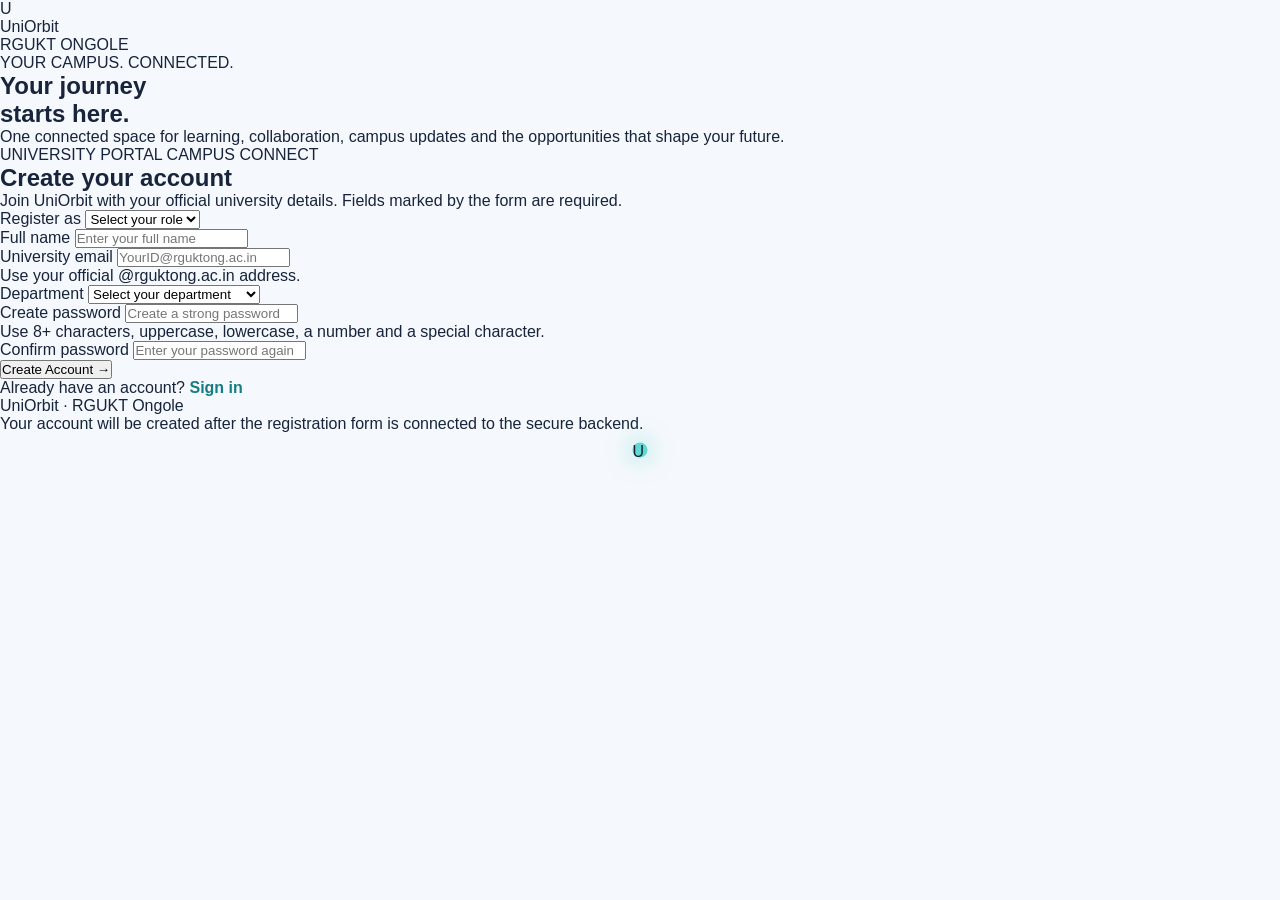
==== frontend/register.html @ b841fa5c "Initial checkpoint: UniOrbit frontend UI" ====
<!DOCTYPE html>
<html lang="en">
<head>
    <meta charset="UTF-8">
    <meta name="viewport" content="width=device-width, initial-scale=1.0">
    <meta name="theme-color" content="#07111f">

    <title>Create Account | UniOrbit — RGUKT Ongole</title>

    <link rel="stylesheet" href="style.css">
    <script src="register.js" defer></script>
    
</head>

<body class="register-page">

    <div class="register-shell">

        <!-- Left-side UniOrbit branding -->
        <aside class="register-brand">

            <div class="register-brand-top">
                <div class="register-mark" aria-hidden="true">U</div>

                <div>
                    <p class="register-brand-name">
                        Uni<span>Orbit</span>
                    </p>
                    <p class="register-brand-subtitle">
                        RGUKT ONGOLE
                    </p>
                </div>
            </div>

            <div class="register-brand-copy">

                <div class="register-orbit-art" aria-hidden="true">
                    <div class="orbit-ring"></div>
                    <div class="orbit-ring ring-two"></div>
                    <div class="orbit-ring ring-three"></div>
                    <div class="orbit-core">U</div>
                </div>

                <div class="register-eyebrow">
                    YOUR CAMPUS. CONNECTED.
                </div>

                <h1 class="register-brand-heading">
                    Your journey<br>
                    starts <span>here.</span>
                </h1>

                <p class="register-brand-description">
                    One connected space for learning, collaboration,
                    campus updates and the opportunities that shape
                    your future.
                </p>

            </div>

            <div class="register-brand-footer">
                <span>UNIVERSITY PORTAL</span>
                <span class="register-status">CAMPUS CONNECT</span>
            </div>

        </aside>

        <!-- Registration form -->
        <main class="register-main">

            <section class="register-card"
                     aria-labelledby="registerHeading">

                <h2 class="register-card-heading" id="registerHeading">
                    Create your account
                </h2>

                <p class="register-card-intro">
                    Join UniOrbit with your official university details.
                    Fields marked by the form are required.
                </p>

                <form class="register-form"
                      id="registerForm"
                      novalidate>

                    <!-- Role -->
                    <div class="register-field">
                        <label class="register-label" for="role">
                            Register as
                        </label>

                        <select class="register-control"
                                id="role"
                                name="role"
                                required>
                            <option value="">Select your role</option>
                            <option value="student">Student</option>
                            <option value="faculty">Faculty</option>
                        </select>
                    </div>

                    <!-- Full name -->
                    <div class="register-field">
                        <label class="register-label" for="fullName">
                            Full name
                        </label>

                        <input class="register-control"
                               type="text"
                               id="fullName"
                               name="fullName"
                               placeholder="Enter your full name"
                               autocomplete="name"
                               required>
                    </div>

                    <!-- University email -->
                    <div class="register-field">
                        <label class="register-label" for="email">
                            University email
                        </label>

                        <input class="register-control"
                               type="email"
                               id="email"
                               name="email"
                               placeholder="YourID@rguktong.ac.in"
                               autocomplete="email"
                               required>

                        <p class="register-help">
                            Use your official @rguktong.ac.in address.
                        </p>
                    </div>

                    <!-- Student-only fields -->
                    <div class="register-field" id="studentField" hidden>
                        <label class="register-label" for="studentId">
                            Student ID
                        </label>

                        <input class="register-control"
                               type="text"
                               id="studentId"
                               name="studentId"
                               placeholder="Enter your student ID"
                               autocomplete="off">
                    </div>

                    <!-- Faculty-only fields -->
                    <div class="register-field" id="facultyField" hidden>
                        <label class="register-label" for="facultyId">
                            Faculty ID
                        </label>

                        <input class="register-control"
                               type="text"
                               id="facultyId"
                               name="facultyId"
                               placeholder="Enter your faculty ID"
                               autocomplete="off">
                    </div>

                    <!-- Department -->
                    <div class="register-field">
                        <label class="register-label" for="department">
                            Department
                        </label>

                        <select class="register-control"
                                id="department"
                                name="department"
                                required>
                            <option value="">Select your department</option>
                            <option value="CSE">Computer Science (CSE)</option>
                            <option value="ECE">Electronics (ECE)</option>
                            <option value="EEE">Electrical (EEE)</option>
                            <option value="MECH">Mechanical (MECH)</option>
                            <option value="CIVIL">Civil (CIVIL)</option>
                            <option value="OTHER">Other</option>
                        </select>
                    </div>

                    <!-- Student academic year -->
                    <div class="register-field" id="yearField" hidden>
                        <label class="register-label" for="academicYear">
                            Academic year
                        </label>

                        <select class="register-control"
                                id="academicYear"
                                name="academicYear">
                            <option value="">Select academic year</option>
                            <option value="P1">P1</option>
                            <option value="P2">P2</option>
                            <option value="E1">E1</option>
                            <option value="E2">E2</option>
                            <option value="E3">E3</option>
                            <option value="E4">E4</option>
                        </select>
                    </div>

                    <!-- Password -->
                    <div class="register-field">
                        <label class="register-label" for="newPassword">
                            Create password
                        </label>

                        <input class="register-control"
                               type="password"
                               id="newPassword"
                               name="newPassword"
                               placeholder="Create a strong password"
                               minlength="8"
                               autocomplete="new-password"
                               aria-describedby="passwordStrength"
                               required>

                        <p class="register-password-strength"
                           id="passwordStrength"
                           aria-live="polite">
                            Use 8+ characters, uppercase, lowercase,
                            a number and a special character.
                        </p>
                    </div>

                    <!-- Confirm password -->
                    <div class="register-field">
                        <label class="register-label" for="confirmPassword">
                            Confirm password
                        </label>

                        <input class="register-control"
                               type="password"
                               id="confirmPassword"
                               name="confirmPassword"
                               placeholder="Enter your password again"
                               minlength="8"
                               autocomplete="new-password"
                               required>
                    </div>

                    <!-- Validation feedback -->
                    <p class="register-message"
                       id="registerMessage"
                       role="status"
                       aria-live="polite"></p>

                    <button class="register-submit"
                            type="submit"
                            id="registerButton">
                        Create Account <span aria-hidden="true">→</span>
                    </button>

                </form>

                <p class="register-signin">
                    Already have an account?
                    <a href="index.html">Sign in</a>
                </p>

                <p class="register-security-note">
                    UniOrbit · RGUKT Ongole<br>
                    Your account will be created after the registration
                    form is connected to the secure backend.
                </p>

            </section>

        </main>

    </div>

</body>
</html>
---- frontend/style.css ----
/* ==============================
   1. GLOBAL SETTINGS
================================ */

* {
    margin: 0;
    padding: 0;
    box-sizing: border-box;
}

:root {
    --navy: #101d38;
    --navy-light: #1b2d50;
    --teal: #147d83;
    --mint: #61d9d0;
    --white: #ffffff;
    --background: #f5f8fc;
    --text: #17243b;
    --muted: #7c8799;
    --border: #dfe5ee;
}

body {
    min-height: 100vh;
    font-family: "Segoe UI", Arial, sans-serif;
    background: var(--background);
    color: var(--text);
}

/* ==============================
   2. MAIN LAYOUT
================================ */

.login-container {
    display: grid;
    grid-template-columns: 1fr 1fr;
    min-height: 100vh;
}

/* ==============================
   3. LEFT BRANDING PANEL
================================ */

.brand-panel {
    position: relative;
    display: flex;
    align-items: center;
    justify-content: center;
    overflow: hidden;
    padding: 60px;
    color: var(--white);
    background:
        radial-gradient(
            circle at 80% 65%,
            rgba(20, 125, 131, 0.3),
            transparent 38%
        ),
        linear-gradient(145deg, var(--navy), #0b1428);
}

.brand-panel::before {
    content: "";
    position: absolute;
    inset: 0;
    opacity: 0.15;
    background-image: radial-gradient(
        rgba(255, 255, 255, 0.6) 1px,
        transparent 1px
    );
    background-size: 30px 30px;
    pointer-events: none;
}

.brand-content {
    position: relative;
    z-index: 1;
    width: 100%;
    max-width: 540px;
}

.logo {
    display: flex;
    align-items: center;
    gap: 12px;
    margin-bottom: 70px;
}

.logo-icon {
    display: grid;
    place-items: center;
    width: 46px;
    height: 46px;
    border: 1px solid rgba(97, 217, 208, 0.6);
    border-radius: 14px;
    background: rgba(97, 217, 208, 0.12);
    color: var(--mint);
    font-size: 25px;
    font-weight: 800;
}

.logo-name {
    font-size: 25px;
    font-weight: 700;
    letter-spacing: -0.8px;
}

.brand-label {
    margin-bottom: 22px;
    color: var(--mint);
    font-size: 12px;
    font-weight: 700;
    letter-spacing: 3px;
}

.brand-content h1 {
    position: relative;
    z-index: 2;
    font-size: clamp(38px, 4vw, 58px);
    line-height: 1.17;
    letter-spacing: -2px;
}

.brand-content h1 span {
    color: var(--mint);
}

.brand-description {
    max-width: 400px;
    margin-top: 24px;
    color: #bdc9dc;
    font-size: 16px;
    line-height: 1.8;
}

.brand-footer {
    margin-top: 55px;
    color: #8495b0;
    font-size: 10px;
    font-weight: 600;
    letter-spacing: 2px;
}

/* ==============================
   4. ORBIT ANIMATION
================================ */

.orbit-decoration {
    position: absolute;
    top: 50%;
    right: -30px;
    width: 220px;
    height: 220px;
    transform: translateY(-20%);
    opacity: 0.75;
    pointer-events: none;
}

.orbit {
    position: absolute;
    inset: 0;
    border: 1px solid rgba(97, 217, 208, 0.35);
    border-radius: 50%;
}

.orbit-one {
    transform: rotateX(65deg) rotate(-25deg);
    animation: orbit-spin 14s linear infinite;
}

.orbit-two {
    transform: rotateY(65deg) rotate(35deg);
    animation: orbit-spin 18s linear infinite reverse;
}

.orbit-three {
    inset: 25px;
    transform: rotateX(65deg) rotate(45deg);
    border-color: rgba(255, 255, 255, 0.25);
}

.orbit-core {
    position: absolute;
    top: 50%;
    left: 50%;
    width: 15px;
    height: 15px;
    border-radius: 50%;
    background: var(--mint);
    box-shadow: 0 0 25px var(--mint);
    transform: translate(-50%, -50%);
}

@keyframes orbit-spin {
    from {
        rotate: 0deg;
    }

    to {
        rotate: 360deg;
    }
}

/* ==============================
   5. RIGHT LOGIN PANEL
================================ */

.form-panel {
    display: flex;
    align-items: center;
    justify-content: center;
    padding: 55px 40px;
    background: var(--white);
}

.form-content {
    width: 100%;
    max-width: 410px;
    animation: fade-in 0.7s ease both;
}

.welcome-label {
    margin-bottom: 13px;
    color: var(--teal);
    font-size: 11px;
    font-weight: 800;
    letter-spacing: 2.5px;
}

.form-content h2 {
    font-size: clamp(27px, 3vw, 34px);
    letter-spacing: -1.1px;
}

.form-description {
    margin-top: 12px;
    color: var(--muted);
    font-size: 14px;
    line-height: 1.7;
}

/* ==============================
   6. INPUT FIELDS
================================ */

#loginForm {
    margin-top: 36px;
}

.form-group {
    margin-bottom: 23px;
}

.form-group > label {
    display: block;
    margin-bottom: 10px;
    font-size: 13px;
    font-weight: 650;
}

.form-group input {
    width: 100%;
    height: 52px;
    padding: 0 15px;
    border: 1px solid var(--border);
    border-radius: 10px;
    outline: none;
    background: #fbfcfe;
    color: var(--text);
    font: inherit;
    font-size: 14px;
    transition: border-color 0.2s, box-shadow 0.2s;
}

.form-group input::placeholder {
    color: #a1aabb;
}

.form-group input:focus {
    border-color: var(--teal);
    box-shadow: 0 0 0 4px rgba(20, 125, 131, 0.1);
}

/* Password input and show/hide button */

.password-wrapper {
    position: relative;
}

.password-wrapper input {
    padding-right: 75px;
}

.password-toggle {
    position: absolute;
    top: 50%;
    right: 14px;
    transform: translateY(-50%);
    border: none;
    background: transparent;
    color: var(--teal);
    font-size: 12px;
    font-weight: 700;
    cursor: pointer;
}

/* ==============================
   7. FORM OPTIONS
================================ */

.form-options {
    display: flex;
    align-items: center;
    justify-content: space-between;
    gap: 12px;
    margin: 4px 0 27px;
    font-size: 12px;
}

.remember-option {
    display: flex;
    align-items: center;
    gap: 8px;
    color: #596579;
    cursor: pointer;
}

.remember-option input {
    width: 15px;
    height: 15px;
    accent-color: var(--teal);
}

a {
    color: var(--teal);
    font-weight: 650;
    text-decoration: none;
}

a:hover {
    text-decoration: underline;
}

/* ==============================
   8. SIGN-IN BUTTON
================================ */

.login-button {
    display: flex;
    align-items: center;
    justify-content: center;
    gap: 12px;
    width: 100%;
    min-height: 52px;
    border: none;
    border-radius: 10px;
    background: var(--teal);
    color: var(--white);
    font-size: 14px;
    font-weight: 700;
    cursor: pointer;
    box-shadow: 0 8px 18px rgba(20, 125, 131, 0.16);
    transition: background 0.2s, transform 0.2s, box-shadow 0.2s;
}

.login-button:hover {
    background: #10696e;
    box-shadow: 0 10px 22px rgba(20, 125, 131, 0.23);
    transform: translateY(-1px);
}

.login-button:active {
    transform: translateY(0);
}

.login-button span {
    font-size: 20px;
}

/* ==============================
   9. MESSAGES AND FOOTER
================================ */

.form-message {
    min-height: 20px;
    margin-top: 12px;
    color: #b42318;
    font-size: 12px;
    line-height: 1.5;
}

.registration-link {
    margin-top: 25px;
    text-align: center;
    color: #697589;
    font-size: 13px;
}

.registration-link a {
    margin-left: 4px;
}

.security-note {
    margin-top: 45px;
    color: #9aa4b4;
    font-size: 11px;
    text-align: center;
}

/* ==============================
   10. ANIMATION
================================ */

@keyframes fade-in {
    from {
        opacity: 0;
        transform: translateY(12px);
    }

    to {
        opacity: 1;
        transform: translateY(0);
    }
}

/* ==============================
   11. RESPONSIVE DESIGN
================================ */

@media (max-width: 900px) {
    .login-container {
        grid-template-columns: 0.9fr 1.1fr;
    }

    .brand-panel {
        padding: 35px;
    }

    .form-panel {
        padding: 40px 28px;
    }

    .orbit-decoration {
        right: -100px;
        opacity: 0.4;
    }

    .brand-footer {
        font-size: 9px;
        letter-spacing: 1px;
    }
}

@media (max-width: 650px) {
    .login-container {
        grid-template-columns: 1fr;
    }

    .brand-panel {
        min-height: 280px;
        padding: 28px 25px;
    }

    .logo {
        margin-bottom: 32px;
    }

    .brand-content h1 {
        font-size: 35px;
    }

    .brand-description {
        max-width: 330px;
        margin-top: 15px;
        font-size: 13px;
    }

    .orbit-decoration {
        top: 60%;
        right: -85px;
        width: 160px;
        height: 160px;
        opacity: 0.3;
    }

    .brand-footer {
        margin-top: 28px;
    }

    .form-panel {
        padding: 45px 25px;
    }

    .form-content {
        max-width: 430px;
    }

    .security-note {
        margin-top: 30px;
    }
}

/* Respect users who prefer reduced motion */

@media (prefers-reduced-motion: reduce) {
    *,
    *::before,
    *::after {
        animation-duration: 0.01ms !important;
        animation-iteration-count: 1 !important;
        scroll-behavior: auto !important;
        transition-duration: 0.01ms !important;
    }
}

/* =====================================
   UNIORBIT CINEMATIC INTRO
===================================== */

.intro-screen {
    position: fixed;
    inset: 0;
    z-index: 9999;
    display: flex;
    align-items: center;
    justify-content: center;
    overflow: hidden;
    background:
        radial-gradient(
            ellipse at 50% 75%,
            rgba(20, 125, 131, 0.25),
            transparent 45%
        ),
        radial-gradient(
            circle at 50% 45%,
            #172c4b 0%,
            #0b162b 45%,
            #050b17 100%
        );
    color: #ffffff;
    opacity: 1;
    visibility: visible;
    transition:
        opacity 0.8s ease,
        visibility 0.8s ease;
}

/* Smooth exit */

.intro-screen.intro-hidden {
    opacity: 0;
    visibility: hidden;
    pointer-events: none;
}

/* Starfield */

.intro-stars {
    position: absolute;
    inset: 0;
    background-image:
        radial-gradient(circle, #ffffff 1px, transparent 1.5px),
        radial-gradient(circle, #61d9d0 1px, transparent 1.5px),
        radial-gradient(circle, #ffffff 1px, transparent 1.5px);
    background-size: 110px 110px, 170px 170px, 230px 230px;
    background-position: 0 0, 45px 65px, 90px 25px;
    opacity: 0.5;
    animation: star-drift 18s linear infinite;
    pointer-events: none;
}

@keyframes star-drift {
    from {
        transform: translateY(0);
    }

    to {
        transform: translateY(-110px);
    }
}

/* Orbital rings */

.intro-orbit {
    position: absolute;
    width: min(72vw, 720px);
    height: min(72vw, 720px);
    border: 1px solid rgba(97, 217, 208, 0.24);
    border-radius: 50%;
    box-shadow: 0 0 25px rgba(97, 217, 208, 0.04);
    pointer-events: none;
}

.intro-orbit-one {
    animation: intro-spin 16s linear infinite;
    transform: scaleY(0.35) rotate(25deg);
}

.intro-orbit-two {
    width: min(58vw, 580px);
    height: min(58vw, 580px);
    border-color: rgba(255, 255, 255, 0.18);
    animation: intro-spin 12s linear infinite reverse;
    transform: scaleY(0.45) rotate(-35deg);
}

.intro-orbit-three {
    width: min(82vw, 820px);
    height: min(82vw, 820px);
    border-color: rgba(97, 217, 208, 0.12);
    animation: intro-spin 24s linear infinite;
    transform: scaleY(0.3) rotate(60deg);
}

@keyframes intro-spin {
    from {
        rotate: 0deg;
    }

    to {
        rotate: 360deg;
    }
}

/* Intro content */

.intro-content {
    position: relative;
    z-index: 2;
    width: min(90%, 600px);
    text-align: center;
    animation: intro-appear 1s ease both;
}

.intro-logo {
    display: grid;
    place-items: center;
    width: 90px;
    height: 90px;
    margin: 0 auto 22px;
    border: 1px solid rgba(97, 217, 208, 0.8);
    border-radius: 26px;
    background: linear-gradient(
        145deg,
        rgba(97, 217, 208, 0.18),
        rgba(255, 255, 255, 0.03)
    );
    color: #61d9d0;
    font-size: 58px;
    font-weight: 800;
    box-shadow:
        0 0 25px rgba(97, 217, 208, 0.18),
        inset 0 0 20px rgba(97, 217, 208, 0.08);
    animation: logo-glow 2.5s ease-in-out infinite alternate;
}

@keyframes logo-glow {
    from {
        box-shadow: 0 0 15px rgba(97, 217, 208, 0.15);
        transform: scale(1);
    }

    to {
        box-shadow: 0 0 38px rgba(97, 217, 208, 0.4);
        transform: scale(1.04);
    }
}

.intro-title {
    font-size: clamp(42px, 7vw, 72px);
    font-weight: 800;
    letter-spacing: -3px;
}

.intro-title span {
    color: #61d9d0;
    text-shadow: 0 0 30px rgba(97, 217, 208, 0.25);
}

.intro-college {
    margin-top: 12px;
    color: #d3deee;
    font-size: 13px;
    letter-spacing: 7px;
}

.intro-divider {
    width: 55px;
    height: 3px;
    margin: 28px auto;
    border-radius: 5px;
    background: #61d9d0;
    box-shadow: 0 0 16px #61d9d0;
    animation: divider-pulse 1.8s ease-in-out infinite alternate;
}

@keyframes divider-pulse {
    from {
        opacity: 0.5;
        transform: scaleX(0.7);
    }

    to {
        opacity: 1;
        transform: scaleX(1.2);
    }
}

.intro-tagline {
    color: #b9c8dc;
    font-size: 11px;
    line-height: 1.8;
    letter-spacing: 2.5px;
}

/* Loading bar */

.intro-loader {
    width: min(80%, 420px);
    height: 7px;
    margin: 48px auto 18px;
    overflow: hidden;
    border: 1px solid rgba(97, 217, 208, 0.35);
    border-radius: 20px;
    background: rgba(255, 255, 255, 0.08);
}

.intro-loader-bar {
    width: 0;
    height: 100%;
    border-radius: inherit;
    background: linear-gradient(
        90deg,
        #147d83,
        #61d9d0,
        #ffffff
    );
    box-shadow: 0 0 15px #61d9d0;
    transition: width 2.7s cubic-bezier(0.2, 0.7, 0.2, 1);
}

.intro-loading-text {
    color: #8499b6;
    font-size: 10px;
    letter-spacing: 2px;
    animation: text-blink 1.5s ease-in-out infinite alternate;
}

@keyframes text-blink {
    from {
        opacity: 0.5;
    }

    to {
        opacity: 1;
    }
}

/* Skip button */

.intro-skip {
    position: absolute;
    right: 28px;
    bottom: 25px;
    z-index: 3;
    padding: 11px 17px;
    border: 1px solid rgba(255, 255, 255, 0.25);
    border-radius: 30px;
    background: rgba(255, 255, 255, 0.06);
    color: #ffffff;
    font-size: 12px;
    cursor: pointer;
    transition: background 0.2s, border-color 0.2s;
}

.intro-skip:hover {
    border-color: #61d9d0;
    background: rgba(97, 217, 208, 0.12);
}

/* Initial entrance */

@keyframes intro-appear {
    from {
        opacity: 0;
        transform: translateY(20px);
    }

    to {
        opacity: 1;
        transform: translateY(0);
    }
}

/* Mobile layout */

@media (max-width: 600px) {
    .intro-logo {
        width: 72px;
        height: 72px;
        border-radius: 20px;
        font-size: 46px;
    }

    .intro-title {
        letter-spacing: -2px;
    }

    .intro-college {
        font-size: 10px;
        letter-spacing: 5px;
    }

    .intro-tagline {
        font-size: 9px;
        letter-spacing: 1.5px;
    }

    .intro-loader {
        margin-top: 35px;
    }

    .intro-skip {
        right: 18px;
        bottom: 18px;
    }
}

/* Accessibility: reduce motion when requested */

@media (prefers-reduced-motion: reduce) {
    .intro-stars,
    .intro-orbit,
    .intro-logo,
    .intro-divider,
    .intro-loading-text {
        animation: none !important;
    }

    .intro-screen,
    .intro-loader-bar {
        transition-duration: 0.01ms !important;
    }
}
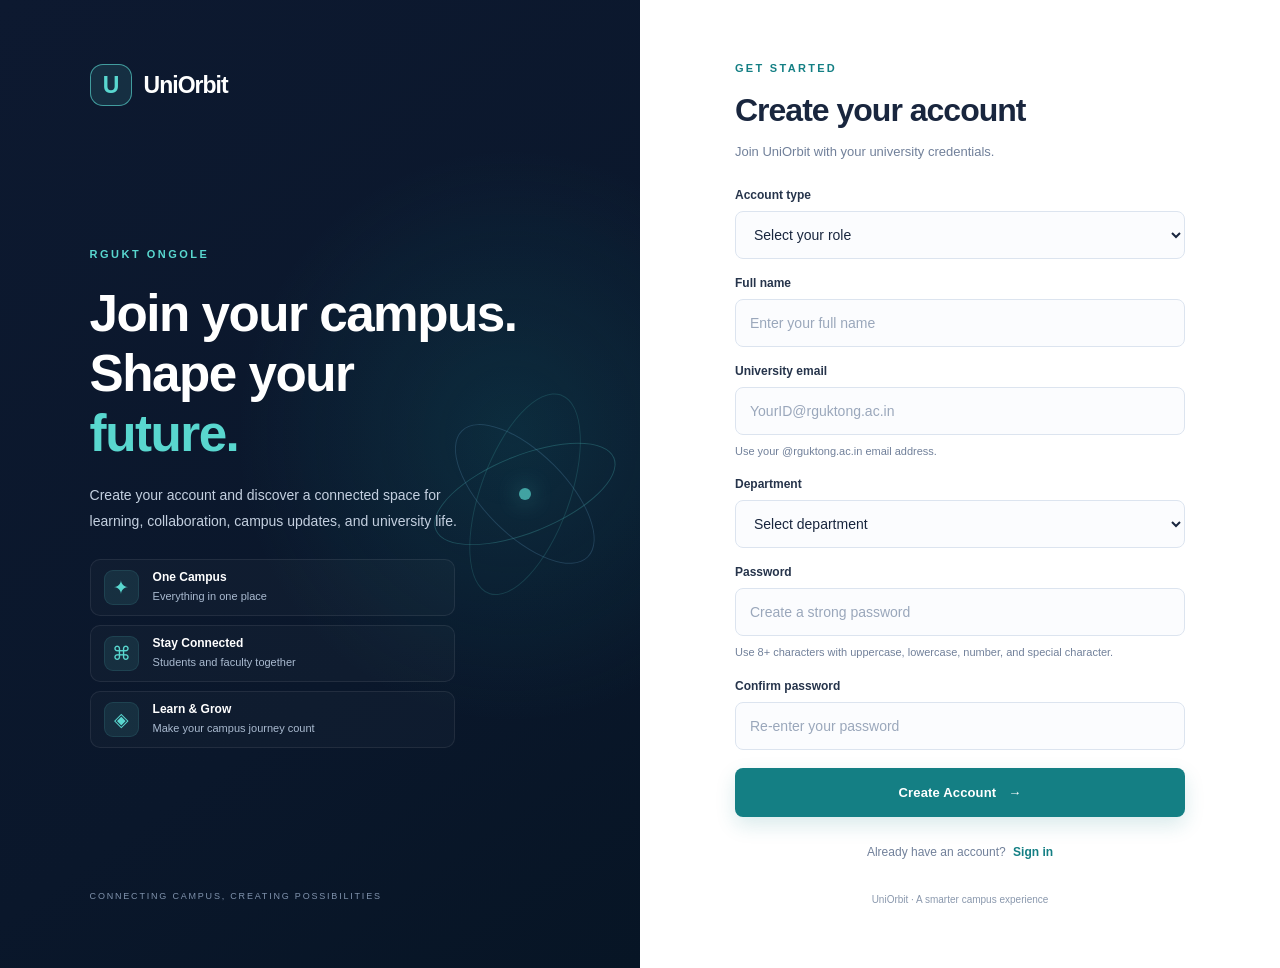
==== commit 3f08f106: "Checkpoint: polished UniOrbit frontend" ====
--- a/frontend/register.html
+++ b/frontend/register.html
@@ -4,176 +4,148 @@
 <head>
     <meta charset="UTF-8">
     <meta name="viewport" content="width=device-width, initial-scale=1.0">
-    <meta name="theme-color" content="#07111f">
-
-    <title>Create Account | UniOrbit — RGUKT Ongole</title>
-
-    <link rel="stylesheet" href="style.css">
+    <meta name="theme-color" content="#0d1930">
+    <title>Create Account | UniOrbit</title>
+
+    <link rel="stylesheet" href="register.css">
     <script src="register.js" defer></script>
-    
 </head>
-
 <body class="register-page">
 
-    <div class="register-shell">
-
-        <!-- Left-side UniOrbit branding -->
-        <aside class="register-brand">
-
-            <div class="register-brand-top">
-                <div class="register-mark" aria-hidden="true">U</div>
-
-                <div>
-                    <p class="register-brand-name">
-                        Uni<span>Orbit</span>
-                    </p>
-                    <p class="register-brand-subtitle">
-                        RGUKT ONGOLE
-                    </p>
+    <main class="register-shell">
+
+        <!-- Left branding panel -->
+        <section class="register-brand">
+            <a class="brand-logo" href="index.html" aria-label="UniOrbit home">
+                <span class="brand-mark">U</span>
+                <span>UniOrbit</span>
+            </a>
+
+            <div class="brand-content">
+                <p class="eyebrow">RGUKT ONGOLE</p>
+
+                <h1>
+                    Join your campus.<br>
+                    Shape your<br>
+                    <span>future.</span>
+                </h1>
+
+                <p class="brand-description">
+                    Create your account and discover a connected space
+                    for learning, collaboration, campus updates, and
+                    university life.
+                </p>
+                
+                <div class="brand-features">
+                    <div class="brand-feature">
+                        <span class="feature-icon">✦</span>
+                        <div>
+                            <strong>One Campus</strong>
+                            <small>Everything in one place</small>
+                        </div>
+                    </div>
+
+                    <div class="brand-feature">
+                        <span class="feature-icon">⌘</span>
+                        <div>
+                            <strong>Stay Connected</strong>
+                            <small>Students and faculty together</small>
+                        </div>
+                    </div>
+
+                    <div class="brand-feature">
+                        <span class="feature-icon">◈</span>
+                        <div>
+                            <strong>Learn & Grow</strong>
+                            <small>Make your campus journey count</small>
+                        </div>
+                    </div>
                 </div>
+
             </div>
 
-            <div class="register-brand-copy">
-
-                <div class="register-orbit-art" aria-hidden="true">
-                    <div class="orbit-ring"></div>
-                    <div class="orbit-ring ring-two"></div>
-                    <div class="orbit-ring ring-three"></div>
-                    <div class="orbit-core">U</div>
-                </div>
-
-                <div class="register-eyebrow">
-                    YOUR CAMPUS. CONNECTED.
-                </div>
-
-                <h1 class="register-brand-heading">
-                    Your journey<br>
-                    starts <span>here.</span>
-                </h1>
-
-                <p class="register-brand-description">
-                    One connected space for learning, collaboration,
-                    campus updates and the opportunities that shape
-                    your future.
-                </p>
-
+            <div class="orbit-art" aria-hidden="true">
+                <span class="orbit orbit-one"></span>
+                <span class="orbit orbit-two"></span>
+                <span class="orbit orbit-three"></span>
+                <span class="orbit-center"></span>
             </div>
 
-            <div class="register-brand-footer">
-                <span>UNIVERSITY PORTAL</span>
-                <span class="register-status">CAMPUS CONNECT</span>
-            </div>
-
-        </aside>
-
-        <!-- Registration form -->
-        <main class="register-main">
-
-            <section class="register-card"
-                     aria-labelledby="registerHeading">
-
-                <h2 class="register-card-heading" id="registerHeading">
-                    Create your account
-                </h2>
-
-                <p class="register-card-intro">
-                    Join UniOrbit with your official university details.
-                    Fields marked by the form are required.
-                </p>
-
-                <form class="register-form"
-                      id="registerForm"
-                      novalidate>
-
-                    <!-- Role -->
-                    <div class="register-field">
-                        <label class="register-label" for="role">
-                            Register as
-                        </label>
-
-                        <select class="register-control"
-                                id="role"
-                                name="role"
-                                required>
+            <p class="brand-footer">
+                CONNECTING CAMPUS, CREATING POSSIBILITIES
+            </p>
+        </section>
+
+        <!-- Right registration panel -->
+        <section class="register-main">
+            <div class="register-card">
+
+                <p class="form-eyebrow">GET STARTED</p>
+                <h2>Create your account</h2>
+                <p class="form-intro">
+                    Join UniOrbit with your university credentials.
+                </p>
+
+                <form id="registerForm" class="register-form">
+
+                    <div class="form-field">
+                        <label for="role">Account type</label>
+                        <select id="role" name="role" required>
                             <option value="">Select your role</option>
                             <option value="student">Student</option>
                             <option value="faculty">Faculty</option>
                         </select>
                     </div>
 
-                    <!-- Full name -->
-                    <div class="register-field">
-                        <label class="register-label" for="fullName">
-                            Full name
-                        </label>
-
-                        <input class="register-control"
-                               type="text"
-                               id="fullName"
-                               name="fullName"
-                               placeholder="Enter your full name"
-                               autocomplete="name"
-                               required>
-                    </div>
-
-                    <!-- University email -->
-                    <div class="register-field">
-                        <label class="register-label" for="email">
-                            University email
-                        </label>
-
-                        <input class="register-control"
-                               type="email"
-                               id="email"
-                               name="email"
-                               placeholder="YourID@rguktong.ac.in"
-                               autocomplete="email"
-                               required>
-
-                        <p class="register-help">
-                            Use your official @rguktong.ac.in address.
-                        </p>
-                    </div>
-
-                    <!-- Student-only fields -->
-                    <div class="register-field" id="studentField" hidden>
-                        <label class="register-label" for="studentId">
-                            Student ID
-                        </label>
-
-                        <input class="register-control"
-                               type="text"
-                               id="studentId"
-                               name="studentId"
-                               placeholder="Enter your student ID"
-                               autocomplete="off">
-                    </div>
-
-                    <!-- Faculty-only fields -->
-                    <div class="register-field" id="facultyField" hidden>
-                        <label class="register-label" for="facultyId">
-                            Faculty ID
-                        </label>
-
-                        <input class="register-control"
-                               type="text"
-                               id="facultyId"
-                               name="facultyId"
-                               placeholder="Enter your faculty ID"
-                               autocomplete="off">
-                    </div>
-
-                    <!-- Department -->
-                    <div class="register-field">
-                        <label class="register-label" for="department">
-                            Department
-                        </label>
-
-                        <select class="register-control"
-                                id="department"
-                                name="department"
-                                required>
-                            <option value="">Select your department</option>
+                    <div class="form-field">
+                        <label for="fullName">Full name</label>
+                        <input
+                            type="text"
+                            id="fullName"
+                            name="fullName"
+                            placeholder="Enter your full name"
+                            autocomplete="name"
+                            required
+                        >
+                    </div>
+
+                    <div class="form-field">
+                        <label for="email">University email</label>
+                        <input
+                            type="email"
+                            id="email"
+                            name="email"
+                            placeholder="YourID@rguktong.ac.in"
+                            autocomplete="email"
+                            required
+                        >
+                        <small>Use your @rguktong.ac.in email address.</small>
+                    </div>
+
+                    <div class="form-field" id="studentField" hidden>
+                        <label for="studentId">Student ID</label>
+                        <input
+                            type="text"
+                            id="studentId"
+                            name="studentId"
+                            placeholder="Enter your student ID"
+                        >
+                    </div>
+
+                    <div class="form-field" id="facultyField" hidden>
+                        <label for="facultyId">Faculty ID</label>
+                        <input
+                            type="text"
+                            id="facultyId"
+                            name="facultyId"
+                            placeholder="Enter your faculty ID"
+                        >
+                    </div>
+
+                    <div class="form-field">
+                        <label for="department">Department</label>
+                        <select id="department" name="department" required>
+                            <option value="">Select department</option>
                             <option value="CSE">Computer Science (CSE)</option>
                             <option value="ECE">Electronics (ECE)</option>
                             <option value="EEE">Electrical (EEE)</option>
@@ -183,15 +155,9 @@
                         </select>
                     </div>
 
-                    <!-- Student academic year -->
-                    <div class="register-field" id="yearField" hidden>
-                        <label class="register-label" for="academicYear">
-                            Academic year
-                        </label>
-
-                        <select class="register-control"
-                                id="academicYear"
-                                name="academicYear">
+                    <div class="form-field" id="yearField" hidden>
+                        <label for="academicYear">Academic year</label>
+                        <select id="academicYear" name="academicYear">
                             <option value="">Select academic year</option>
                             <option value="P1">P1</option>
                             <option value="P2">P2</option>
@@ -202,76 +168,58 @@
                         </select>
                     </div>
 
-                    <!-- Password -->
-                    <div class="register-field">
-                        <label class="register-label" for="newPassword">
-                            Create password
-                        </label>
-
-                        <input class="register-control"
-                               type="password"
-                               id="newPassword"
-                               name="newPassword"
-                               placeholder="Create a strong password"
-                               minlength="8"
-                               autocomplete="new-password"
-                               aria-describedby="passwordStrength"
-                               required>
-
-                        <p class="register-password-strength"
-                           id="passwordStrength"
-                           aria-live="polite">
-                            Use 8+ characters, uppercase, lowercase,
-                            a number and a special character.
-                        </p>
-                    </div>
-
-                    <!-- Confirm password -->
-                    <div class="register-field">
-                        <label class="register-label" for="confirmPassword">
-                            Confirm password
-                        </label>
-
-                        <input class="register-control"
-                               type="password"
-                               id="confirmPassword"
-                               name="confirmPassword"
-                               placeholder="Enter your password again"
-                               minlength="8"
-                               autocomplete="new-password"
-                               required>
-                    </div>
-
-                    <!-- Validation feedback -->
-                    <p class="register-message"
-                       id="registerMessage"
-                       role="status"
-                       aria-live="polite"></p>
-
-                    <button class="register-submit"
-                            type="submit"
-                            id="registerButton">
-                        Create Account <span aria-hidden="true">→</span>
+                    <div class="form-field">
+                        <label for="newPassword">Password</label>
+                        <input
+                            type="password"
+                            id="newPassword"
+                            name="newPassword"
+                            placeholder="Create a strong password"
+                            autocomplete="new-password"
+                            minlength="8"
+                            required
+                        >
+                        <small id="passwordStrength">
+                            Use 8+ characters with uppercase, lowercase,
+                            number, and special character.
+                        </small>
+                    </div>
+
+                    <div class="form-field">
+                        <label for="confirmPassword">Confirm password</label>
+                        <input
+                            type="password"
+                            id="confirmPassword"
+                            name="confirmPassword"
+                            placeholder="Re-enter your password"
+                            autocomplete="new-password"
+                            minlength="8"
+                            required
+                        >
+                    </div>
+
+                    <p id="registerMessage" role="status" aria-live="polite"></p>
+
+                    <button type="submit" id="registerButton">
+                        <span>Create Account</span>
+                        <span aria-hidden="true">→</span>
                     </button>
 
                 </form>
 
-                <p class="register-signin">
+                <p class="signin-link">
                     Already have an account?
                     <a href="index.html">Sign in</a>
                 </p>
 
-                <p class="register-security-note">
-                    UniOrbit · RGUKT Ongole<br>
-                    Your account will be created after the registration
-                    form is connected to the secure backend.
-                </p>
-
-            </section>
-
-        </main>
-
-    </div>
+                <p class="security-note">
+                    UniOrbit · A smarter campus experience
+                </p>
+
+            </div>
+        </section>
+
+    </main>
 
 </body>
 </html>
--- a/frontend/register.css
+++ b/frontend/register.css
@@ -0,0 +1,1093 @@
+
+/* ==========================================
+   UNIORBIT — RESPONSIVE REGISTRATION PAGE
+   Navy + White + Teal
+========================================== */
+
+.register-page {
+    --navy: #0d1930;
+    --navy-light: #122640;
+    --teal: #147f84;
+    --teal-light: #59d7cf;
+    --text: #19263e;
+    --muted: #71809a;
+    --border: #dce4ef;
+    --input-bg: #fbfcfe;
+
+    margin: 0;
+    min-width: 320px;
+    min-height: 100vh;
+    color: var(--text);
+    background: #f6f8fc;
+    font-family: Arial, Helvetica, sans-serif;
+    -webkit-font-smoothing: antialiased;
+}
+
+.register-page *,
+.register-page *::before,
+.register-page *::after {
+    box-sizing: border-box;
+}
+
+.register-page [hidden] {
+    display: none !important;
+}
+
+.register-page a {
+    color: inherit;
+    text-decoration: none;
+}
+
+.register-page input,
+.register-page select,
+.register-page button {
+    font: inherit;
+}
+
+.register-page button,
+.register-page input,
+.register-page select {
+    -webkit-tap-highlight-color: transparent;
+}
+
+/* MAIN LAYOUT */
+
+.register-page .register-shell {
+    display: grid;
+    grid-template-columns: minmax(0, 1fr) minmax(0, 1fr);
+    width: 100%;
+    min-height: 100vh;
+}
+
+/* LEFT BRANDING PANEL */
+
+.register-page .register-brand {
+    position: relative;
+    isolation: isolate;
+    display: flex;
+    flex-direction: column;
+    justify-content: space-between;
+    min-width: 0;
+    min-height: 100vh;
+    padding: clamp(28px, 5vw, 68px) clamp(25px, 7vw, 96px);
+    overflow: hidden;
+    color: #fff;
+    background:
+        radial-gradient(
+            circle at 80% 55%,
+            rgba(20, 127, 132, 0.23),
+            transparent 35%
+        ),
+        linear-gradient(
+            145deg,
+            #0d1930 0%,
+            #0c1a30 55%,
+            #071525 100%
+        );
+}
+
+.register-page .register-brand::before {
+    content: "";
+    position: absolute;
+    z-index: -1;
+    inset: 0;
+    pointer-events: none;
+    background-image: radial-gradient(
+        rgba(153, 202, 222, 0.32) 0.7px,
+        transparent 0.7px
+    );
+    background-size: 24px 24px;
+    opacity: 0.35;
+}
+
+/* BRAND LOGO */
+
+.register-page .brand-logo {
+    position: relative;
+    z-index: 2;
+    display: inline-flex;
+    align-items: center;
+    gap: 12px;
+    width: fit-content;
+    max-width: 100%;
+    font-size: clamp(20px, 1.8vw, 23px);
+    font-weight: 800;
+    letter-spacing: -1px;
+}
+
+.register-page .brand-mark {
+    display: grid;
+    flex: 0 0 42px;
+    place-items: center;
+    width: 42px;
+    height: 42px;
+    border: 1px solid rgba(89, 215, 207, 0.65);
+    border-radius: 13px;
+    background: rgba(89, 215, 207, 0.12);
+    color: var(--teal-light);
+    font-size: 23px;
+}
+
+/* BRAND CONTENT */
+
+.register-page .brand-content {
+    position: relative;
+    z-index: 2;
+    width: 100%;
+    max-width: 570px;
+    margin: 40px 0;
+}
+
+.register-page .eyebrow,
+.register-page .form-eyebrow {
+    margin: 0 0 20px;
+    color: var(--teal-light);
+    font-size: 11px;
+    font-weight: 800;
+    letter-spacing: 2.5px;
+    line-height: 1.6;
+}
+
+.register-page .brand-content h1 {
+    margin: 0;
+    font-size: clamp(34px, 3.7vw, 54px);
+    line-height: 1.15;
+    letter-spacing: -1.8px;
+    font-weight: 800;
+    overflow-wrap: break-word;
+}
+
+.register-page .brand-content h1 span {
+    color: var(--teal-light);
+}
+
+.register-page .brand-description {
+    max-width: 430px;
+    margin: 22px 0 0;
+    color: #c4d0e0;
+    font-size: 14px;
+    line-height: 1.9;
+}
+
+/* ORBITAL ARTWORK */
+
+.register-page .orbit-art {
+    position: absolute;
+    z-index: 0;
+    top: 51%;
+    right: 1%;
+    width: clamp(130px, 19vw, 230px);
+    aspect-ratio: 1;
+    pointer-events: none;
+    transform: translateY(-50%);
+    opacity: 0.8;
+}
+
+.register-page .orbit {
+    position: absolute;
+    top: 50%;
+    left: 50%;
+    width: 84%;
+    height: 34%;
+    border: 1px solid rgba(89, 215, 207, 0.42);
+    border-radius: 50%;
+    transform: translate(-50%, -50%) rotate(-22deg);
+}
+
+.register-page .orbit-two {
+    width: 78%;
+    height: 36%;
+    transform: translate(-50%, -50%) rotate(45deg);
+}
+
+.register-page .orbit-three {
+    width: 39%;
+    height: 92%;
+    transform: translate(-50%, -50%) rotate(20deg);
+}
+
+.register-page .orbit-center {
+    position: absolute;
+    top: 50%;
+    left: 50%;
+    width: 12px;
+    height: 12px;
+    border-radius: 50%;
+    background: var(--teal-light);
+    box-shadow: 0 0 22px rgba(89, 215, 207, 0.75);
+    transform: translate(-50%, -50%);
+    animation: register-pulse 3s ease-in-out infinite;
+}
+
+.register-page .brand-footer {
+    position: relative;
+    z-index: 2;
+    margin: 0;
+    color: #8093ad;
+    font-size: 9px;
+    letter-spacing: 1.8px;
+    line-height: 1.8;
+}
+
+/* RIGHT PANEL */
+
+.register-page .register-main {
+    display: flex;
+    align-items: flex-start;
+    justify-content: center;
+    min-width: 0;
+    min-height: 100vh;
+    padding: clamp(32px, 5vw, 60px) clamp(24px, 5vw, 76px);
+    background: #fff;
+}
+
+.register-page .register-card {
+    width: 100%;
+    max-width: 465px;
+    min-width: 0;
+    margin: auto;
+    animation: register-enter 0.5s ease both;
+}
+
+.register-page .form-eyebrow {
+    margin-bottom: 12px;
+    color: var(--teal);
+    letter-spacing: 2.3px;
+}
+
+.register-page .register-card h2 {
+    margin: 0;
+    color: var(--text);
+    font-size: clamp(26px, 2.5vw, 34px);
+    line-height: 1.25;
+    letter-spacing: -1px;
+    overflow-wrap: break-word;
+}
+
+.register-page .form-intro {
+    margin: 11px 0 28px;
+    color: var(--muted);
+    font-size: 13px;
+    line-height: 1.75;
+}
+
+/* FORM */
+
+.register-page .register-form {
+    display: flex;
+    flex-direction: column;
+    gap: 17px;
+    width: 100%;
+}
+
+.register-page .form-field {
+    display: flex;
+    flex-direction: column;
+    gap: 8px;
+    width: 100%;
+    min-width: 0;
+}
+
+.register-page .form-field label {
+    color: #26344b;
+    font-size: 12px;
+    font-weight: 700;
+    line-height: 1.5;
+}
+
+.register-page .form-field input,
+.register-page .form-field select {
+    display: block;
+    width: 100%;
+    min-width: 0;
+    min-height: 48px;
+    padding: 12px 14px;
+    border: 1px solid var(--border);
+    border-radius: 9px;
+    outline: none;
+    background: var(--input-bg);
+    color: var(--text);
+    font-size: 14px;
+
+    transition:
+        border-color 0.2s ease,
+        box-shadow 0.2s ease,
+        background 0.2s ease;
+}
+
+.register-page .form-field select {
+    padding-right: 32px;
+    cursor: pointer;
+}
+
+.register-page .form-field input::placeholder {
+    color: #9aa7bb;
+    opacity: 1;
+}
+
+.register-page .form-field input:focus,
+.register-page .form-field select:focus {
+    border-color: var(--teal);
+    background: #fff;
+    box-shadow: 0 0 0 4px rgba(20, 127, 132, 0.10);
+}
+
+.register-page .form-field input:focus-visible,
+.register-page .form-field select:focus-visible,
+.register-page .register-form button:focus-visible,
+.register-page a:focus-visible {
+    outline: 2px solid var(--teal);
+    outline-offset: 3px;
+}
+
+.register-page .form-field small {
+    color: var(--muted);
+    font-size: 11px;
+    line-height: 1.65;
+    overflow-wrap: anywhere;
+}
+
+.register-page #registerMessage {
+    margin: 0;
+    font-size: 12px;
+    line-height: 1.6;
+    overflow-wrap: anywhere;
+}
+
+.register-page #registerMessage:empty {
+    display: none;
+}
+
+/* CREATE ACCOUNT BUTTON */
+
+.register-page .register-form button {
+    display: flex;
+    align-items: center;
+    justify-content: center;
+    gap: 12px;
+    width: 100%;
+    min-height: 49px;
+    margin-top: 3px;
+    padding: 13px 18px;
+    border: 0;
+    border-radius: 9px;
+    background: var(--teal);
+    color: #fff;
+    font-size: 13px;
+    font-weight: 700;
+    cursor: pointer;
+    box-shadow: 0 8px 20px rgba(20, 127, 132, 0.16);
+
+    transition:
+        background 0.2s ease,
+        transform 0.2s ease,
+        box-shadow 0.2s ease;
+}
+
+.register-page .register-form button:hover {
+    background: #106e73;
+    transform: translateY(-2px);
+    box-shadow: 0 11px 24px rgba(20, 127, 132, 0.22);
+}
+
+.register-page .register-form button:active {
+    transform: translateY(0);
+}
+
+.register-page .register-form button:disabled {
+    opacity: 0.7;
+    cursor: not-allowed;
+    transform: none;
+}
+
+/* BOTTOM LINKS */
+
+.register-page .signin-link {
+    margin: 25px 0 0;
+    color: var(--muted);
+    text-align: center;
+    font-size: 12px;
+    line-height: 1.8;
+}
+
+.register-page .signin-link a {
+    display: inline-block;
+    margin-left: 4px;
+    color: var(--teal);
+    font-weight: 800;
+}
+
+.register-page .signin-link a:hover {
+    text-decoration: underline;
+    text-underline-offset: 3px;
+}
+
+.register-page .security-note {
+    margin: 28px 0 0;
+    color: #8a98ad;
+    text-align: center;
+    font-size: 10px;
+    line-height: 1.7;
+}
+
+/* ANIMATIONS */
+
+@keyframes register-pulse {
+    0%, 100% {
+        opacity: 0.75;
+    }
+
+    50% {
+        opacity: 1;
+    }
+}
+
+@keyframes register-enter {
+    from {
+        opacity: 0;
+        transform: translateY(10px);
+    }
+
+    to {
+        opacity: 1;
+        transform: translateY(0);
+    }
+}
+
+/* TABLETS AND SMALL LAPTOPS */
+
+@media (max-width: 1024px) {
+    .register-page .register-shell {
+        grid-template-columns: minmax(0, 0.9fr) minmax(0, 1.1fr);
+    }
+
+    .register-page .register-brand {
+        padding: 38px 30px;
+    }
+
+    .register-page .brand-content h1 {
+        font-size: clamp(32px, 4vw, 43px);
+    }
+
+    .register-page .orbit-art {
+        right: -25px;
+        opacity: 0.5;
+    }
+
+    .register-page .register-main {
+        padding: 38px 30px;
+    }
+}
+
+/* MOBILE LANDSCAPE AND TABLETS */
+
+@media (max-width: 700px) {
+    .register-page .register-shell {
+        grid-template-columns: minmax(0, 1fr);
+    }
+
+    .register-page .register-brand {
+        min-height: auto;
+        padding: 26px clamp(22px, 6vw, 38px) 30px;
+    }
+
+    .register-page .brand-mark {
+        flex-basis: 39px;
+        width: 39px;
+        height: 39px;
+    }
+
+    .register-page .brand-content {
+        margin: 32px 0 18px;
+    }
+
+    .register-page .eyebrow {
+        margin-bottom: 13px;
+    }
+
+    .register-page .brand-content h1 {
+        font-size: clamp(33px, 7vw, 44px);
+        letter-spacing: -1.3px;
+    }
+
+    .register-page .brand-description {
+        max-width: 480px;
+        margin-top: 15px;
+        font-size: 13px;
+        line-height: 1.8;
+    }
+
+    .register-page .orbit-art {
+        top: 55%;
+        right: -35px;
+        width: 155px;
+        opacity: 0.24;
+    }
+
+    .register-page .brand-footer {
+        font-size: 8px;
+        letter-spacing: 1.2px;
+    }
+
+    .register-page .register-main {
+        min-height: auto;
+        padding: 36px clamp(22px, 6vw, 38px) 32px;
+    }
+
+    .register-page .register-card {
+        max-width: 500px;
+        margin: 0 auto;
+    }
+
+    .register-page .register-card h2 {
+        font-size: 29px;
+    }
+
+    .register-page .form-intro {
+        margin-bottom: 24px;
+    }
+}
+
+/* SMALL MOBILE PHONES */
+
+@media (max-width: 380px) {
+    .register-page .register-brand {
+        padding: 22px 19px 25px;
+    }
+
+    .register-page .brand-content {
+        margin: 27px 0 17px;
+    }
+
+    .register-page .brand-content h1 {
+        font-size: 32px;
+    }
+
+    .register-page .orbit-art {
+        right: -65px;
+        opacity: 0.16;
+    }
+
+    .register-page .register-main {
+        padding: 30px 19px;
+    }
+
+    .register-page .register-card h2 {
+        font-size: 26px;
+    }
+
+    .register-page .register-form {
+        gap: 15px;
+    }
+
+    .register-page .form-field input,
+    .register-page .form-field select {
+        min-height: 46px;
+        padding: 11px 12px;
+        font-size: 13px;
+    }
+}
+
+/* SHORT SCREENS */
+
+@media (max-height: 650px) and (min-width: 701px) {
+    .register-page .register-brand {
+        padding-top: 28px;
+        padding-bottom: 28px;
+    }
+
+    .register-page .brand-content {
+        margin: 24px 0;
+    }
+
+    .register-page .brand-description {
+        margin-top: 15px;
+    }
+
+    .register-page .register-main {
+        padding-top: 28px;
+        padding-bottom: 28px;
+    }
+}
+
+/* ACCESSIBILITY */
+
+@media (prefers-reduced-motion: reduce) {
+    .register-page *,
+    .register-page *::before,
+    .register-page *::after {
+        animation: none !important;
+        transition: none !important;
+        scroll-behavior: auto !important;
+    }
+}
+
+/* ==========================================
+   UNIORBIT — PREMIUM ANIMATION UPGRADE
+========================================== */
+
+/* 1. Smooth entrance for the branding panel */
+.register-page .register-brand {
+    animation: brandReveal 0.9s cubic-bezier(0.2, 0.7, 0.2, 1) both;
+}
+
+@keyframes brandReveal {
+    from {
+        opacity: 0;
+        transform: translateX(-24px);
+    }
+    to {
+        opacity: 1;
+        transform: translateX(0);
+    }
+}
+
+/* 2. Animate the headline */
+.register-page .brand-content {
+    animation: textReveal 0.8s 0.2s ease both;
+}
+
+@keyframes textReveal {
+    from {
+        opacity: 0;
+        transform: translateY(20px);
+    }
+    to {
+        opacity: 1;
+        transform: translateY(0);
+    }
+}
+
+
+/* Keep the orbital system centered on the glowing core */
+.register-page .orbit-art {
+    position: absolute;
+    transform: translateY(-50%);
+    transform-origin: center center;
+}
+
+/* Each ring rotates around the same central point */
+.register-page .orbit-one {
+    animation: orbitAroundCenter 12s linear infinite;
+}
+
+.register-page .orbit-two {
+    animation: orbitAroundCenter 18s linear infinite reverse;
+}
+
+.register-page .orbit-three {
+    animation: orbitAroundCenter 24s linear infinite;
+}
+
+/* Rotate the rings around their shared center */
+@keyframes orbitAroundCenter {
+    from {
+        transform: translate(-50%, -50%) rotate(0deg);
+    }
+
+    to {
+        transform: translate(-50%, -50%) rotate(360deg);
+    }
+}
+
+/* Keep the central glowing point stationary */
+.register-page .orbit-center {
+    position: absolute;
+    top: 50%;
+    left: 50%;
+    transform: translate(-50%, -50%);
+    animation: coreGlow 2.5s ease-in-out infinite;
+}
+
+/* 5. Registration card entrance */
+.register-page .register-card {
+    animation: cardReveal 0.8s 0.15s cubic-bezier(0.2, 0.7, 0.2, 1) both;
+}
+
+@keyframes cardReveal {
+    from {
+        opacity: 0;
+        transform: translateY(24px) scale(0.985);
+    }
+    to {
+        opacity: 1;
+        transform: translateY(0) scale(1);
+    }
+}
+
+/* 6. Staggered form-field entrance */
+.register-page .register-form > .form-field {
+    animation: fieldReveal 0.55s ease both;
+}
+
+.register-page .register-form > .form-field:nth-child(1) {
+    animation-delay: 0.20s;
+}
+.register-page .register-form > .form-field:nth-child(2) {
+    animation-delay: 0.27s;
+}
+.register-page .register-form > .form-field:nth-child(3) {
+    animation-delay: 0.34s;
+}
+.register-page .register-form > .form-field:nth-child(4) {
+    animation-delay: 0.41s;
+}
+.register-page .register-form > .form-field:nth-child(5) {
+    animation-delay: 0.48s;
+}
+.register-page .register-form > .form-field:nth-child(6) {
+    animation-delay: 0.55s;
+}
+.register-page .register-form > .form-field:nth-child(7) {
+    animation-delay: 0.62s;
+}
+.register-page .register-form > .form-field:nth-child(8) {
+    animation-delay: 0.69s;
+}
+
+@keyframes fieldReveal {
+    from {
+        opacity: 0;
+        transform: translateY(10px);
+    }
+    to {
+        opacity: 1;
+        transform: translateY(0);
+    }
+}
+
+/* 7. Animated focus glow on inputs */
+.register-page .form-field input,
+.register-page .form-field select {
+    transition:
+        border-color 0.25s ease,
+        box-shadow 0.25s ease,
+        background 0.25s ease,
+        transform 0.25s ease;
+}
+
+.register-page .form-field input:focus,
+.register-page .form-field select:focus {
+    transform: translateY(-1px);
+    box-shadow: 0 0 0 4px rgba(20, 127, 132, 0.10);
+}
+
+/* 8. Shimmer effect on Create Account button */
+.register-page .register-form button {
+    position: relative;
+    isolation: isolate;
+    overflow: hidden;
+}
+
+.register-page .register-form button::before {
+    content: "";
+    position: absolute;
+    z-index: -1;
+    top: 0;
+    left: -120%;
+    width: 65%;
+    height: 100%;
+    background: linear-gradient(
+        110deg,
+        transparent,
+        rgba(255, 255, 255, 0.23),
+        transparent
+    );
+    transform: skewX(-20deg);
+    transition: left 0.65s ease;
+}
+
+.register-page .register-form button:hover::before {
+    left: 150%;
+}
+
+/* 9. Logo hover animation */
+.register-page .brand-mark {
+    transition:
+        transform 0.35s ease,
+        box-shadow 0.35s ease,
+        background 0.35s ease;
+}
+
+.register-page .brand-logo:hover .brand-mark {
+    transform: rotate(-8deg) scale(1.07);
+    background: rgba(89, 215, 207, 0.2);
+    box-shadow: 0 0 25px rgba(89, 215, 207, 0.2);
+}
+
+/* 10. Reduced-motion accessibility */
+@media (prefers-reduced-motion: reduce) {
+    .register-page .register-brand,
+    .register-page .brand-content,
+    .register-page .orbit-art,
+    .register-page .orbit,
+    .register-page .orbit-center,
+    .register-page .register-card,
+    .register-page .register-form > .form-field {
+        animation: none !important;
+        opacity: 1;
+        transform: none;
+        translate: none;
+        rotate: none;
+        scale: none;
+    }
+}
+
+/* Left branding: use the empty space better */
+
+.register-page .brand-content {
+    max-width: 540px;
+}
+
+.register-page .brand-content h1 {
+    font-size: clamp(38px, 4.2vw, 58px);
+}
+
+.register-page .brand-description {
+    max-width: 410px;
+    margin-bottom: 28px;
+}
+
+.register-page .brand-features {
+    display: grid;
+    gap: 12px;
+    max-width: 380px;
+    margin-top: 24px;
+}
+
+.register-page .brand-feature {
+    display: flex;
+    align-items: center;
+    gap: 14px;
+    padding: 12px 15px;
+    border: 1px solid rgba(255, 255, 255, 0.09);
+    border-radius: 10px;
+    background: rgba(255, 255, 255, 0.035);
+    transition:
+        background 0.25s ease,
+        border-color 0.25s ease,
+        transform 0.25s ease;
+}
+
+.register-page .brand-feature:hover {
+    background: rgba(89, 215, 207, 0.08);
+    border-color: rgba(89, 215, 207, 0.3);
+    transform: translateX(5px);
+}
+
+.register-page .feature-icon {
+    display: grid;
+    flex: 0 0 38px;
+    width: 38px;
+    height: 38px;
+    place-items: center;
+    border-radius: 9px;
+    background: rgba(89, 215, 207, 0.1);
+    color: #59d7cf;
+    font-size: 19px;
+}
+
+.register-page .brand-feature strong,
+.register-page .brand-feature small {
+    display: block;
+}
+
+.register-page .brand-feature strong {
+    margin-bottom: 4px;
+    color: #fff;
+    font-size: 12px;
+}
+
+.register-page .brand-feature small {
+    color: #aabbd0;
+    font-size: 11px;
+    line-height: 1.5;
+}
+
+/* Keep the branding compact on phones */
+@media (max-width: 700px) {
+    .register-page .brand-content h1 {
+        font-size: clamp(34px, 8vw, 44px);
+    }
+
+    .register-page .brand-features {
+        grid-template-columns: 1fr;
+        gap: 8px;
+        margin-top: 20px;
+    }
+
+    .register-page .brand-feature {
+        padding: 10px 12px;
+    }
+
+    .register-page .orbit-art {
+        opacity: 0.15;
+    }
+}
+
+/* ==========================================
+   UNIORBIT — FINAL VISUAL POLISH
+========================================== */
+
+/* Better balance between branding and artwork */
+.register-page .register-brand {
+    position: relative;
+    background:
+        radial-gradient(
+            ellipse at 80% 45%,
+            rgba(20, 127, 132, 0.20),
+            transparent 38%
+        ),
+        linear-gradient(145deg, #0d1930, #0a172b 65%, #071525);
+}
+
+/* More balanced heading */
+.register-page .brand-content {
+    max-width: 500px;
+}
+
+.register-page .brand-content h1 {
+    font-size: clamp(36px, 4vw, 53px);
+    line-height: 1.17;
+    letter-spacing: -1.5px;
+}
+
+.register-page .brand-description {
+    max-width: 390px;
+    margin-top: 19px;
+    margin-bottom: 24px;
+    line-height: 1.85;
+}
+
+/* Compact feature list */
+.register-page .brand-features {
+    display: grid;
+    gap: 9px;
+    max-width: 365px;
+    margin-top: 22px;
+}
+
+.register-page .brand-feature {
+    padding: 10px 13px;
+    border-color: rgba(255, 255, 255, 0.075);
+    background: rgba(255, 255, 255, 0.025);
+    backdrop-filter: blur(8px);
+    -webkit-backdrop-filter: blur(8px);
+}
+
+.register-page .brand-feature:hover {
+    background: rgba(89, 215, 207, 0.075);
+    border-color: rgba(89, 215, 207, 0.3);
+    transform: translateX(4px);
+}
+
+.register-page .feature-icon {
+    flex-basis: 35px;
+    width: 35px;
+    height: 35px;
+    border: 1px solid rgba(89, 215, 207, 0.12);
+}
+
+/* More subtle, layered orbit artwork */
+.register-page .orbit-art {
+    right: 0;
+    opacity: 0.7;
+}
+
+.register-page .orbit {
+    border-color: rgba(89, 215, 207, 0.34);
+}
+
+.register-page .orbit-two {
+    border-color: rgba(112, 174, 218, 0.30);
+}
+
+.register-page .orbit-three {
+    border-color: rgba(89, 215, 207, 0.23);
+}
+
+/* Cleaner form spacing */
+.register-page .register-card {
+    max-width: 450px;
+}
+
+.register-page .form-intro {
+    margin-bottom: 23px;
+}
+
+.register-page .register-form {
+    gap: 15px;
+}
+
+.register-page .form-field {
+    gap: 7px;
+}
+
+.register-page .form-field input,
+.register-page .form-field select {
+    border-radius: 8px;
+}
+
+.register-page .register-form button {
+    border-radius: 8px;
+    letter-spacing: 0.15px;
+}
+
+/* Tablet adjustments */
+@media (max-width: 1024px) {
+    .register-page .brand-content h1 {
+        font-size: clamp(32px, 4vw, 42px);
+    }
+
+    .register-page .orbit-art {
+        right: -20px;
+        opacity: 0.4;
+    }
+}
+
+/* Mobile: keep branding compact */
+@media (max-width: 700px) {
+    .register-page .brand-content {
+        max-width: 520px;
+    }
+
+    .register-page .brand-content h1 {
+        font-size: clamp(34px, 8vw, 43px);
+    }
+
+    .register-page .brand-features {
+        max-width: 100%;
+    }
+
+    .register-page .orbit-art {
+        right: -35px;
+        opacity: 0.18;
+    }
+
+    .register-page .register-card {
+        max-width: 500px;
+    }
+}
+
+/* Very small phones */
+@media (max-width: 380px) {
+    .register-page .brand-content h1 {
+        font-size: 31px;
+    }
+
+    .register-page .brand-feature {
+        padding: 9px 10px;
+    }
+}
+
+/* Respect reduced-motion settings */
+@media (prefers-reduced-motion: reduce) {
+    .register-page .brand-feature {
+        transition: none;
+    }
+
+    .register-page .brand-feature:hover {
+        transform: none;
+    }
+}
+
